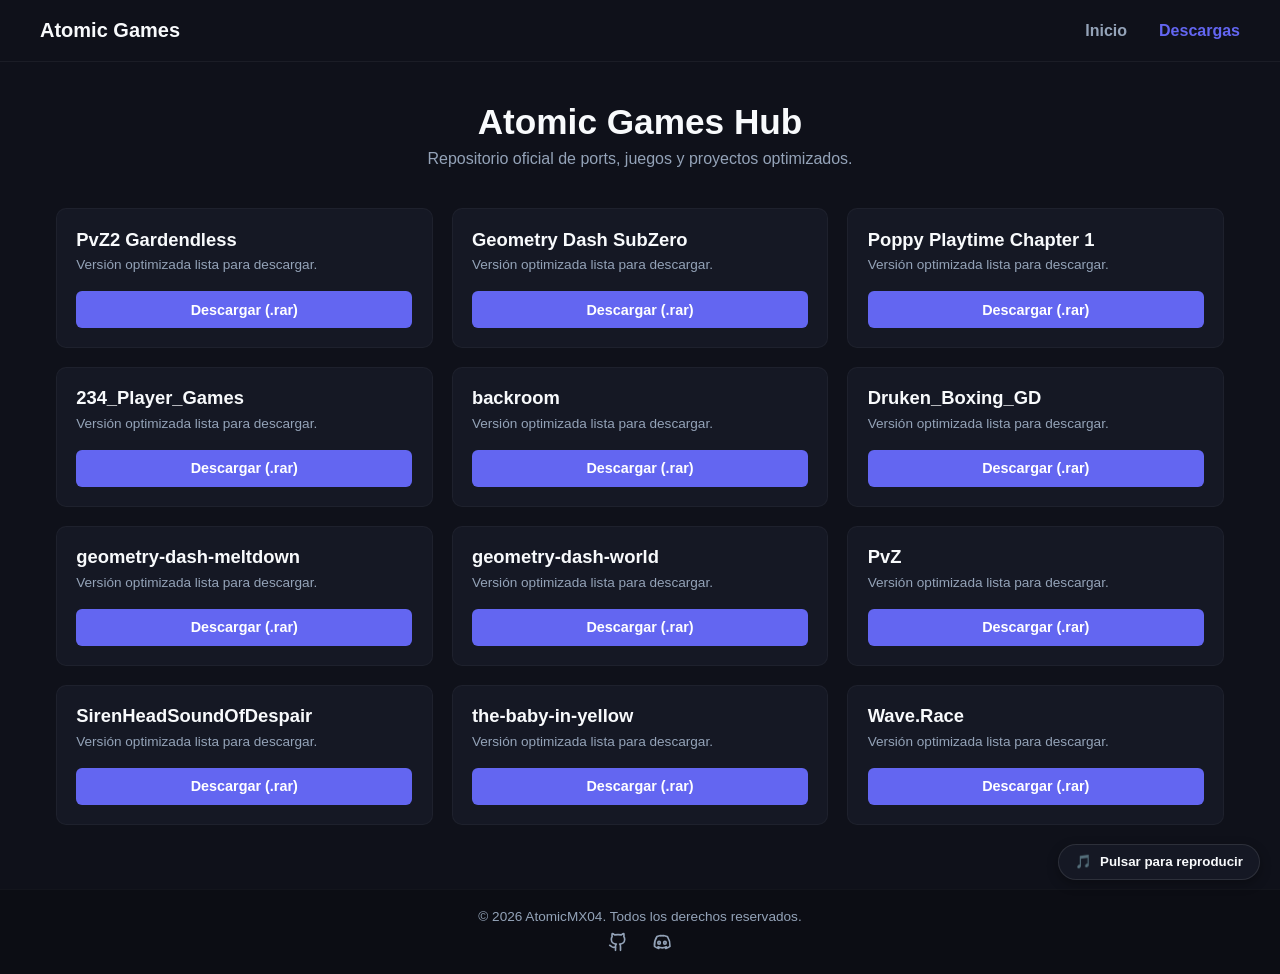
==== downloads.html @ 275f105d "Lanzamiento oficial de Atomic Games" ====
<!DOCTYPE html>
<html lang="es">
<head>
    <meta charset="UTF-8">
    <meta name="viewport" content="width=device-width, initial-scale=1.0">
    <title>Atomic Games | Zona de Descargas</title>
    <link rel="stylesheet" href="style.css">
    <link rel="icon" href="favicon.jpg" type="image/jpg">
</head>
<body>

    <canvas id="audio-canvas"></canvas>

    <nav>
        <a href="index.html" class="nav-logo">Atomic Games</a>
        <div class="nav-links">
            <a href="index.html">Inicio</a>
            <a href="downloads.html" class="active">Descargas</a>
        </div>
    </nav>

    <div class="page-header">
        <h2>Atomic Games Hub</h2>
        <p>Repositorio oficial de ports, juegos y proyectos optimizados.</p>
    </div>

    <main class="container">
        <div class="card"><div class="card-content"><h3>PvZ2 Gardendless</h3><p>Versión optimizada lista para descargar.</p></div><a href="https://github.com/AtomicMX04/My-Games/releases/download/v1.0.0/PvZ2.Gardendless.rar" class="btn-download">Descargar (.rar)</a></div>
        <div class="card"><div class="card-content"><h3>Geometry Dash SubZero</h3><p>Versión optimizada lista para descargar.</p></div><a href="https://github.com/AtomicMX04/My-Games/releases/download/v1.0.0/geometry-dash-subzero.rar" class="btn-download">Descargar (.rar)</a></div>
        <div class="card"><div class="card-content"><h3>Poppy Playtime Chapter 1</h3><p>Versión optimizada lista para descargar.</p></div><a href="https://github.com/AtomicMX04/My-Games/releases/download/v1.0.0/Poppy.Playtime.Chapter.1.rar" class="btn-download">Descargar (.rar)</a></div>
        <div class="card"><div class="card-content"><h3>234_Player_Games</h3><p>Versión optimizada lista para descargar.</p></div><a href="https://github.com/AtomicMX04/My-Games/releases/download/v1.0.0/234_Player_Games.rar" class="btn-download">Descargar (.rar)</a></div>
        <div class="card"><div class="card-content"><h3>backroom</h3><p>Versión optimizada lista para descargar.</p></div><a href="https://github.com/AtomicMX04/My-Games/releases/download/v1.0.0/backroom.rar" class="btn-download">Descargar (.rar)</a></div>
        <div class="card"><div class="card-content"><h3>Druken_Boxing_GD</h3><p>Versión optimizada lista para descargar.</p></div><a href="https://github.com/AtomicMX04/My-Games/releases/download/v1.0.0/Druken_Boxing_GD.rar" class="btn-download">Descargar (.rar)</a></div>
        <div class="card"><div class="card-content"><h3>geometry-dash-meltdown</h3><p>Versión optimizada lista para descargar.</p></div><a href="https://github.com/AtomicMX04/My-Games/releases/download/v1.0.0/geometry-dash-meltdown.rar" class="btn-download">Descargar (.rar)</a></div>
        <div class="card"><div class="card-content"><h3>geometry-dash-world</h3><p>Versión optimizada lista para descargar.</p></div><a href="https://github.com/AtomicMX04/My-Games/releases/download/v1.0.0/geometry-dash-world.rar" class="btn-download">Descargar (.rar)</a></div>
        <div class="card"><div class="card-content"><h3>PvZ</h3><p>Versión optimizada lista para descargar.</p></div><a href="https://github.com/AtomicMX04/My-Games/releases/download/v1.0.0/PvZ.rar" class="btn-download">Descargar (.rar)</a></div>
        <div class="card"><div class="card-content"><h3>SirenHeadSoundOfDespair</h3><p>Versión optimizada lista para descargar.</p></div><a href="https://github.com/AtomicMX04/My-Games/releases/download/v1.0.0/SirenHeadSoundOfDespair.rar" class="btn-download">Descargar (.rar)</a></div>
        <div class="card"><div class="card-content"><h3>the-baby-in-yellow</h3><p>Versión optimizada lista para descargar.</p></div><a href="https://github.com/AtomicMX04/My-Games/releases/download/v1.0.0/the-baby-in-yellow.rar" class="btn-download">Descargar (.rar)</a></div>
        <div class="card"><div class="card-content"><h3>Wave.Race</h3><p>Versión optimizada lista para descargar.</p></div><a href="https://github.com/AtomicMX04/My-Games/releases/download/v1.0.0/Wave.Race.rar" class="btn-download">Descargar (.rar)</a></div>
    </main>

    <button id="music-toggle">🎵 <span id="music-status">Pulsar para reproducir</span></button>

    <audio id="bg-audio" crossorigin="anonymous" loop>
        <source src="bg-music.mp3" type="audio/mpeg">
    </audio>

     <footer>
    <p>&copy; 2026 AtomicMX04. Todos los derechos reservados.</p>
    <div class="social-links">
        <a href="https://github.com/AtomicMX04" target="_blank" aria-label="GitHub">
            <svg width="20" height="20" viewBox="0 0 24 24" fill="none" stroke="currentColor" stroke-width="2" stroke-linecap="round" stroke-linejoin="round"><path d="M15 22v-4a4.8 4.8 0 0 0-1-3.5c3 0 6-2 6-5.5.08-1.25-.27-2.48-1-3.5.28-1.15.28-2.35 0-3.5 0 0-1 0-3 1.5-2.64-.5-5.36-.5-8 0C6 2 5 2 5 2c-.3 1.15-.3 2.35 0 3.5A5.403 5.403 0 0 0 4 9c0 3.5 3 5.5 6 5.5-.39.49-.68 1.05-.85 1.65-.17.6-.22 1.23-.15 1.85v4"></path><path d="M9 18c-4.51 2-5-2-7-2"></path></svg>
        </a>
        <a href="https://discord.gg/bm7bmy7Dn" target="_blank" aria-label="Discord">
            <svg width="20" height="20" viewBox="0 0 24 24" fill="none" stroke="currentColor" stroke-width="2" stroke-linecap="round" stroke-linejoin="round"><path d="M18 5.5a16.04 16.04 0 0 0-4.14-1.3l-.2.37a11.58 11.58 0 0 0-3.32 0l-.2-.37A15.95 15.95 0 0 0 6 5.5C3.33 9.47 2.62 13.35 3 17.18a16.14 16.14 0 0 0 5 2.53l.6-.77a10.9 10.9 0 0 1-1.66-.8c.14-.1.28-.21.41-.32 3.2 1.5 6.68 1.5 9.86 0 .13.11.27.22.41.32-.54.31-1.1.58-1.66.8l.6.77a16.1 16.1 0 0 0 5-2.53c.42-4.14-.72-8.01-3-11.68zM8.5 14.5c-.83 0-1.5-.75-1.5-1.67s.67-1.67 1.5-1.67 1.5.75 1.5 1.67-.67 1.67-1.5 1.67zm7 0c-.83 0-1.5-.75-1.5-1.67s.67-1.67 1.5-1.67 1.5.75 1.5 1.67-.67 1.67-1.5 1.67z"></path></svg>
        </a>
    </div>
</footer>

    <script src="script.js"></script>
</body>
</html>
---- style.css ----
:root {
    --bg-color: #0f111a;
    --card-bg: #151824;
    --card-hover: #1b1f30;
    --accent-color: #6366f1;
    --accent-hover: #4f46e5;
    --text-main: #f8fafc;
    --text-muted: #94a3b8;
}

* {
    box-sizing: border-box;
    margin: 0;
    padding: 0;
    font-family: 'Segoe UI', Tahoma, Geneva, Verdana, sans-serif;
}

body {
    background-color: var(--bg-color);
    color: var(--text-main);
    min-height: 100vh;
    display: flex;
    flex-direction: column;
    align-items: center;
    overflow-x: hidden;
}

#audio-canvas {
    position: fixed;
    bottom: 0;
    left: 0;
    width: 100%;
    height: 40vh;
    z-index: -1;
    opacity: 0.4;
    pointer-events: none;
}

nav {
    width: 100%;
    background-color: #0f111a;
    display: flex;
    justify-content: space-between;
    align-items: center;
    padding: 1.2rem 2.5rem;
    border-bottom: 1px solid rgba(255, 255, 255, 0.05);
    z-index: 10;
}

.nav-logo {
    font-size: 1.25rem;
    font-weight: 700;
    color: var(--text-main);
    text-decoration: none;
}

.nav-links {
    display: flex;
    gap: 2rem;
}

.nav-links a {
    color: var(--text-muted);
    text-decoration: none;
    font-weight: 600;
    transition: color 0.2s;
}

.nav-links a:hover, .nav-links a.active {
    color: var(--accent-color);
}

.page-header {
    text-align: center;
    margin: 2.5rem 0 1.5rem 0;
    z-index: 2;
}

.page-header h2 {
    font-size: 2.2rem;
    margin-bottom: 0.5rem;
}

.page-header p {
    color: var(--text-muted);
}

.container {
    display: grid;
    grid-template-columns: repeat(auto-fit, minmax(280px, 1fr));
    gap: 1.2rem;
    width: 100%;
    max-width: 1200px;
    padding: 1rem 1rem 4rem 1rem;
    z-index: 2;
}

.card {
    background-color: var(--card-bg);
    border-radius: 10px;
    padding: 1.2rem;
    display: flex;
    flex-direction: column;
    justify-content: space-between;
    border: 1px solid rgba(255, 255, 255, 0.04);
    transition: background-color 0.15s ease, transform 0.15s ease;
}

.card:hover {
    background-color: var(--card-hover);
    transform: translateY(-3px);
    border-color: rgba(99, 102, 241, 0.3);
}

.card-content h3 {
    font-size: 1.15rem;
    margin-bottom: 0.4rem;
    color: var(--text-main);
}

.card-content p {
    color: var(--text-muted);
    font-size: 0.85rem;
    margin-bottom: 1.2rem;
}

.btn-download {
    display: block;
    background-color: var(--accent-color);
    color: white;
    text-align: center;
    padding: 0.65rem 1rem;
    border-radius: 6px;
    text-decoration: none;
    font-weight: 600;
    font-size: 0.9rem;
    transition: background-color 0.15s ease;
}

.btn-download:hover {
    background-color: var(--accent-hover);
}

#music-toggle {
    position: fixed;
    bottom: 20px;
    right: 20px;
    background-color: var(--card-bg);
    color: var(--text-main);
    border: 1px solid rgba(255, 255, 255, 0.1);
    padding: 0.6rem 1rem;
    border-radius: 30px;
    cursor: pointer;
    font-weight: 600;
    display: flex;
    align-items: center;
    gap: 8px;
    box-shadow: 0 4px 12px rgba(0,0,0,0.3);
    z-index: 1000;
}

#music-toggle:hover {
    background-color: var(--accent-color);
}

footer {
    width: 100%;
    padding: 1.2rem;
    background-color: rgba(0, 0, 0, 0.2);
    color: var(--text-muted);
    font-size: 0.85rem;
    text-align: center;
    border-top: 1px solid rgba(255, 255, 255, 0.03);
    margin-top: auto;
    z-index: 2;
}

.hero-container {
    flex: 1;
    display: flex;
    flex-direction: column;
    align-items: center;
    justify-content: center;
    text-align: center;
    padding: 2rem;
    max-width: 800px;
    z-index: 2;
}

.hero-container h1 {
    font-size: 3rem;
    margin-bottom: 1rem;
    color: var(--text-main);
}

.hero-container p {
    font-size: 1.15rem;
    color: var(--text-muted);
    margin-bottom: 2rem;
    line-height: 1.6;
}

.btn-primary {
    display: inline-block;
    background-color: var(--accent-color);
    color: white;
    padding: 0.85rem 2rem;
    border-radius: 8px;
    text-decoration: none;
    font-weight: 600;
    font-size: 1rem;
    box-shadow: 0 4px 14px rgba(99, 102, 241, 0.4);
    transition: background-color 0.2s ease, transform 0.2s ease;
}

.btn-primary:hover {
    background-color: var(--accent-hover);
    transform: translateY(-2px);
}

footer {
    display: flex;
    flex-direction: column;
    align-items: center;
    gap: 0.5rem;
}

.social-links {
    display: flex;
    gap: 1.5rem;
}

.social-links a {
    color: var(--text-muted);
    text-decoration: none;
    font-size: 0.9rem;
    transition: color 0.2s;
}

.social-links a:hover {
    color: var(--accent-color);
}
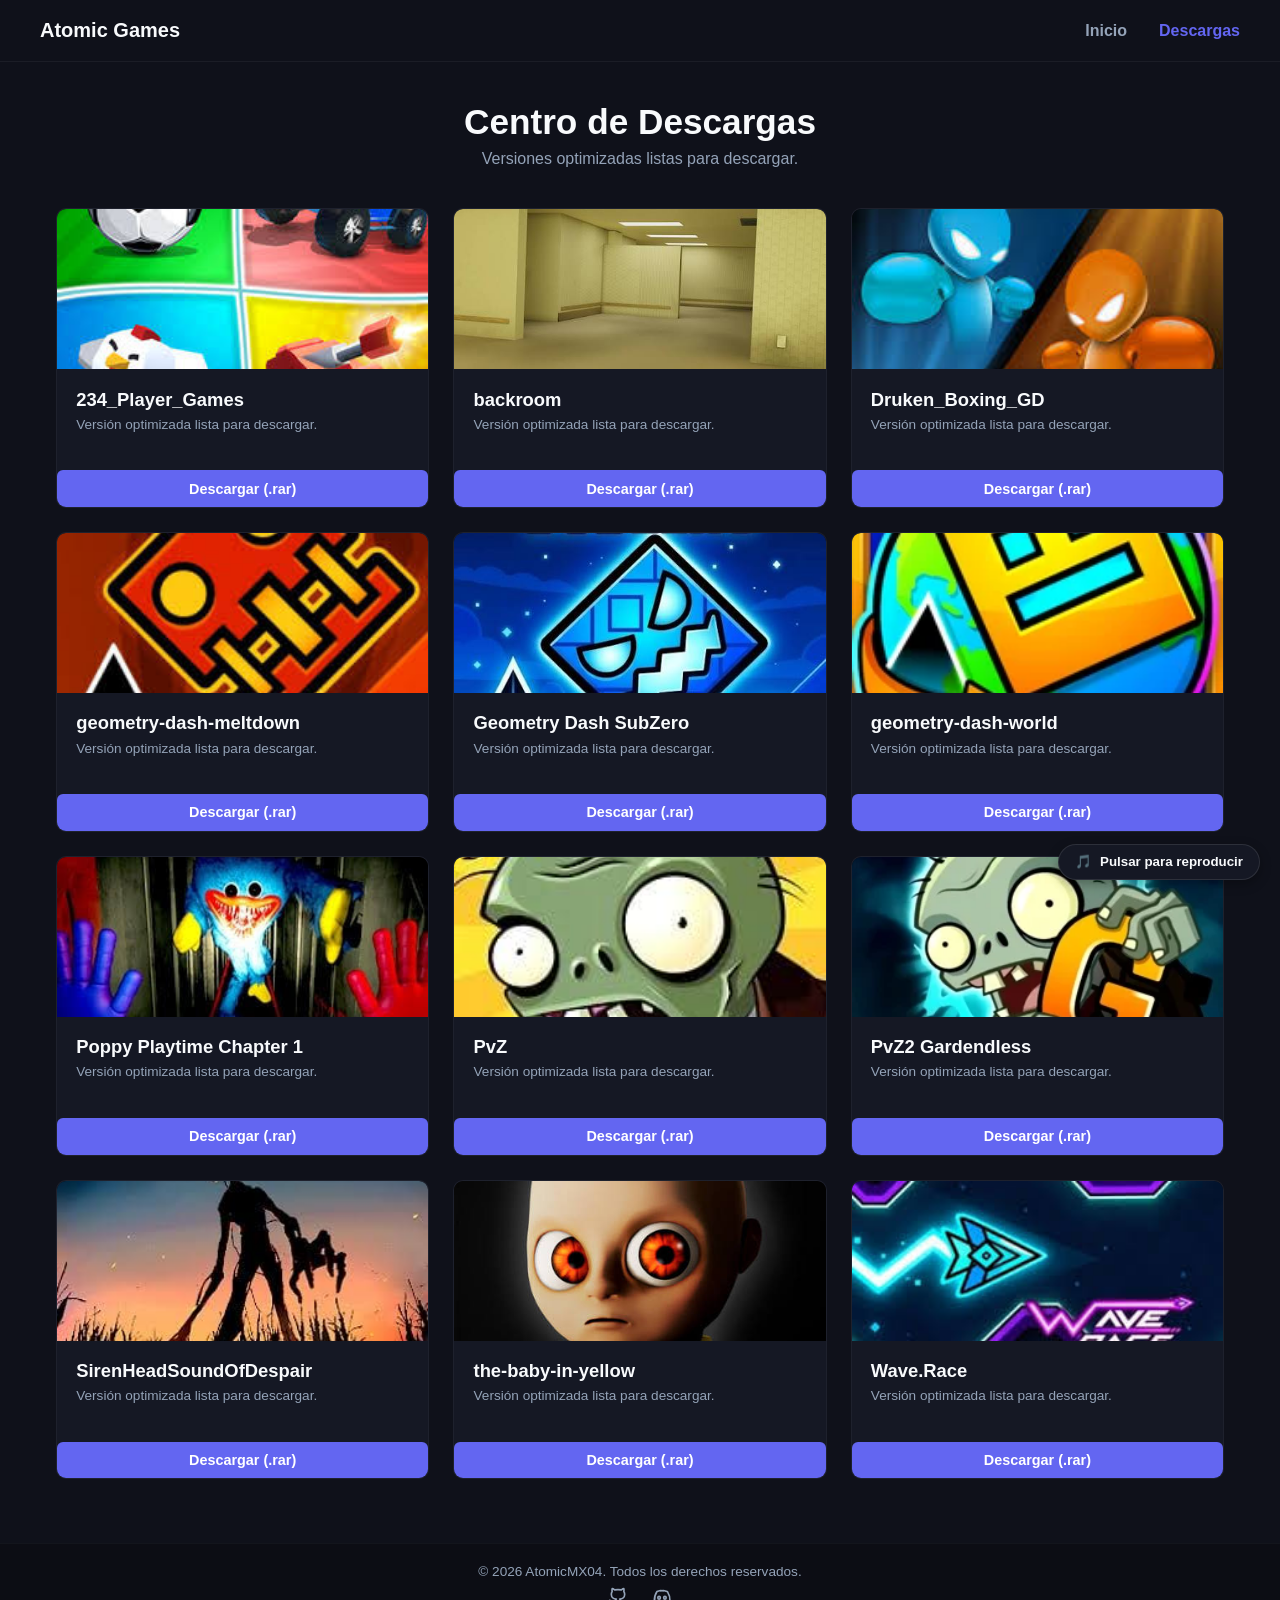
==== commit 6dac5c09: "Actualización del catálogo de juegos, script y estilos" ====
--- a/downloads.html
+++ b/downloads.html
@@ -3,14 +3,11 @@
 <head>
     <meta charset="UTF-8">
     <meta name="viewport" content="width=device-width, initial-scale=1.0">
-    <title>Atomic Games | Zona de Descargas</title>
+    <title>Descargas - Mis Juegos Optimizados</title>
     <link rel="stylesheet" href="style.css">
-    <link rel="icon" href="favicon.jpg" type="image/jpg">
 </head>
 <body>
-
     <canvas id="audio-canvas"></canvas>
-
     <nav>
         <a href="index.html" class="nav-logo">Atomic Games</a>
         <div class="nav-links">
@@ -19,33 +16,151 @@
         </div>
     </nav>
 
-    <div class="page-header">
-        <h2>Atomic Games Hub</h2>
-        <p>Repositorio oficial de ports, juegos y proyectos optimizados.</p>
-    </div>
+    <header class="page-header">
+        <h2>Centro de Descargas</h2>
+        <p>Versiones optimizadas listas para descargar.</p>
+    </header>
 
     <main class="container">
-        <div class="card"><div class="card-content"><h3>PvZ2 Gardendless</h3><p>Versión optimizada lista para descargar.</p></div><a href="https://github.com/AtomicMX04/My-Games/releases/download/v1.0.0/PvZ2.Gardendless.rar" class="btn-download">Descargar (.rar)</a></div>
-        <div class="card"><div class="card-content"><h3>Geometry Dash SubZero</h3><p>Versión optimizada lista para descargar.</p></div><a href="https://github.com/AtomicMX04/My-Games/releases/download/v1.0.0/geometry-dash-subzero.rar" class="btn-download">Descargar (.rar)</a></div>
-        <div class="card"><div class="card-content"><h3>Poppy Playtime Chapter 1</h3><p>Versión optimizada lista para descargar.</p></div><a href="https://github.com/AtomicMX04/My-Games/releases/download/v1.0.0/Poppy.Playtime.Chapter.1.rar" class="btn-download">Descargar (.rar)</a></div>
-        <div class="card"><div class="card-content"><h3>234_Player_Games</h3><p>Versión optimizada lista para descargar.</p></div><a href="https://github.com/AtomicMX04/My-Games/releases/download/v1.0.0/234_Player_Games.rar" class="btn-download">Descargar (.rar)</a></div>
-        <div class="card"><div class="card-content"><h3>backroom</h3><p>Versión optimizada lista para descargar.</p></div><a href="https://github.com/AtomicMX04/My-Games/releases/download/v1.0.0/backroom.rar" class="btn-download">Descargar (.rar)</a></div>
-        <div class="card"><div class="card-content"><h3>Druken_Boxing_GD</h3><p>Versión optimizada lista para descargar.</p></div><a href="https://github.com/AtomicMX04/My-Games/releases/download/v1.0.0/Druken_Boxing_GD.rar" class="btn-download">Descargar (.rar)</a></div>
-        <div class="card"><div class="card-content"><h3>geometry-dash-meltdown</h3><p>Versión optimizada lista para descargar.</p></div><a href="https://github.com/AtomicMX04/My-Games/releases/download/v1.0.0/geometry-dash-meltdown.rar" class="btn-download">Descargar (.rar)</a></div>
-        <div class="card"><div class="card-content"><h3>geometry-dash-world</h3><p>Versión optimizada lista para descargar.</p></div><a href="https://github.com/AtomicMX04/My-Games/releases/download/v1.0.0/geometry-dash-world.rar" class="btn-download">Descargar (.rar)</a></div>
-        <div class="card"><div class="card-content"><h3>PvZ</h3><p>Versión optimizada lista para descargar.</p></div><a href="https://github.com/AtomicMX04/My-Games/releases/download/v1.0.0/PvZ.rar" class="btn-download">Descargar (.rar)</a></div>
-        <div class="card"><div class="card-content"><h3>SirenHeadSoundOfDespair</h3><p>Versión optimizada lista para descargar.</p></div><a href="https://github.com/AtomicMX04/My-Games/releases/download/v1.0.0/SirenHeadSoundOfDespair.rar" class="btn-download">Descargar (.rar)</a></div>
-        <div class="card"><div class="card-content"><h3>the-baby-in-yellow</h3><p>Versión optimizada lista para descargar.</p></div><a href="https://github.com/AtomicMX04/My-Games/releases/download/v1.0.0/the-baby-in-yellow.rar" class="btn-download">Descargar (.rar)</a></div>
-        <div class="card"><div class="card-content"><h3>Wave.Race</h3><p>Versión optimizada lista para descargar.</p></div><a href="https://github.com/AtomicMX04/My-Games/releases/download/v1.0.0/Wave.Race.rar" class="btn-download">Descargar (.rar)</a></div>
+        <div class="card">
+            <div class="carousel" data-folder="234_Player_Games" data-total="4">
+                <img src="234_Player_Games/1.jpg" class="carousel-img active" alt="Preview">
+            </div>
+            <div class="card-content">
+                <h3>234_Player_Games</h3>
+                <p>Versión optimizada lista para descargar.</p>
+            </div>
+            <a href="https://github.com/AtomicMX04/My-Games/releases/download/v1.0.0/234_Player_Games.rar" class="btn-download">Descargar (.rar)</a>
+        </div>
+
+        <div class="card">
+            <div class="carousel" data-folder="backroom" data-total="4">
+                <img src="backroom/1.jpg" class="carousel-img active" alt="Preview">
+            </div>
+            <div class="card-content">
+                <h3>backroom</h3>
+                <p>Versión optimizada lista para descargar.</p>
+            </div>
+            <a href="https://github.com/AtomicMX04/My-Games/releases/download/v1.0.0/backroom.rar" class="btn-download">Descargar (.rar)</a>
+        </div>
+
+        <div class="card">
+            <div class="carousel" data-folder="Druken_Boxing_GD" data-total="4">
+                <img src="Druken_Boxing_GD/1.jpg" class="carousel-img active" alt="Preview">
+            </div>
+            <div class="card-content">
+                <h3>Druken_Boxing_GD</h3>
+                <p>Versión optimizada lista para descargar.</p>
+            </div>
+            <a href="https://github.com/AtomicMX04/My-Games/releases/download/v1.0.0/Druken_Boxing_GD.rar" class="btn-download">Descargar (.rar)</a>
+        </div>
+
+        <div class="card">
+            <div class="carousel" data-folder="geometry-dash-meltdown" data-total="4">
+                <img src="geometry-dash-meltdown/1.jpg" class="carousel-img active" alt="Preview">
+            </div>
+            <div class="card-content">
+                <h3>geometry-dash-meltdown</h3>
+                <p>Versión optimizada lista para descargar.</p>
+            </div>
+            <a href="https://github.com/AtomicMX04/My-Games/releases/download/v1.0.0/geometry-dash-meltdown.rar" class="btn-download">Descargar (.rar)</a>
+        </div>
+
+        <div class="card">
+            <div class="carousel" data-folder="geometry-dash-subzero" data-total="4">
+                <img src="geometry-dash-subzero/1.jpg" class="carousel-img active" alt="Preview">
+            </div>
+            <div class="card-content">
+                <h3>Geometry Dash SubZero</h3>
+                <p>Versión optimizada lista para descargar.</p>
+            </div>
+            <a href="https://github.com/AtomicMX04/My-Games/releases/download/v1.0.0/geometry-dash-subzero.rar" class="btn-download">Descargar (.rar)</a>
+        </div>
+
+        <div class="card">
+            <div class="carousel" data-folder="geometry-dash-world" data-total="3">
+                <img src="geometry-dash-world/1.jpg" class="carousel-img active" alt="Preview">
+            </div>
+            <div class="card-content">
+                <h3>geometry-dash-world</h3>
+                <p>Versión optimizada lista para descargar.</p>
+            </div>
+            <a href="https://github.com/AtomicMX04/My-Games/releases/download/v1.0.0/geometry-dash-world.rar" class="btn-download">Descargar (.rar)</a>
+        </div>
+
+        <div class="card">
+            <div class="carousel" data-folder="Poppy Playtime Chapter 1" data-total="4">
+                <img src="Poppy Playtime Chapter 1/1.jpg" class="carousel-img active" alt="Preview">
+            </div>
+            <div class="card-content">
+                <h3>Poppy Playtime Chapter 1</h3>
+                <p>Versión optimizada lista para descargar.</p>
+            </div>
+            <a href="https://github.com/AtomicMX04/My-Games/releases/download/v1.0.0/Poppy.Playtime.Chapter.1.rar" class="btn-download">Descargar (.rar)</a>
+        </div>
+
+        <div class="card">
+            <div class="carousel" data-folder="PvZ" data-total="4">
+                <img src="PvZ/1.jpg" class="carousel-img active" alt="Preview">
+            </div>
+            <div class="card-content">
+                <h3>PvZ</h3>
+                <p>Versión optimizada lista para descargar.</p>
+            </div>
+            <a href="https://github.com/AtomicMX04/My-Games/releases/download/v1.0.0/PvZ.rar" class="btn-download">Descargar (.rar)</a>
+        </div>
+
+        <div class="card">
+            <div class="carousel" data-folder="PvZ2 Gardendless" data-total="4">
+                <img src="PvZ2 Gardendless/1.jpg" class="carousel-img active" alt="Preview">
+            </div>
+            <div class="card-content">
+                <h3>PvZ2 Gardendless</h3>
+                <p>Versión optimizada lista para descargar.</p>
+            </div>
+            <a href="https://github.com/AtomicMX04/My-Games/releases/download/v1.0.0/PvZ2.Gardendless.rar" class="btn-download">Descargar (.rar)</a>
+        </div>
+
+        <div class="card">
+            <div class="carousel" data-folder="SirenHeadSoundOfDespair" data-total="4">
+                <img src="SirenHeadSoundOfDespair/1.jpg" class="carousel-img active" alt="Preview">
+            </div>
+            <div class="card-content">
+                <h3>SirenHeadSoundOfDespair</h3>
+                <p>Versión optimizada lista para descargar.</p>
+            </div>
+            <a href="https://github.com/AtomicMX04/My-Games/releases/download/v1.0.0/SirenHeadSoundOfDespair.rar" class="btn-download">Descargar (.rar)</a>
+        </div>
+
+        <div class="card">
+            <div class="carousel" data-folder="the-baby-in-yellow" data-total="3">
+                <img src="the-baby-in-yellow/1.jpg" class="carousel-img active" alt="Preview">
+            </div>
+            <div class="card-content">
+                <h3>the-baby-in-yellow</h3>
+                <p>Versión optimizada lista para descargar.</p>
+            </div>
+            <a href="https://github.com/AtomicMX04/My-Games/releases/download/v1.0.0/the-baby-in-yellow.rar" class="btn-download">Descargar (.rar)</a>
+        </div>
+
+        <div class="card">
+            <div class="carousel" data-folder="Wave Race" data-total="4">
+                <img src="Wave Race/1.jpg" class="carousel-img active" alt="Preview">
+            </div>
+            <div class="card-content">
+                <h3>Wave.Race</h3>
+                <p>Versión optimizada lista para descargar.</p>
+            </div>
+            <a href="https://github.com/AtomicMX04/My-Games/releases/download/v1.0.0/Wave.Race.rar" class="btn-download">Descargar (.rar)</a>
+        </div>
     </main>
-
-    <button id="music-toggle">🎵 <span id="music-status">Pulsar para reproducir</span></button>
+     <button id="music-toggle">🎵 <span id="music-status">Pulsar para reproducir</span></button>
 
     <audio id="bg-audio" crossorigin="anonymous" loop>
         <source src="bg-music.mp3" type="audio/mpeg">
     </audio>
 
-     <footer>
+    <footer>
     <p>&copy; 2026 AtomicMX04. Todos los derechos reservados.</p>
     <div class="social-links">
         <a href="https://github.com/AtomicMX04" target="_blank" aria-label="GitHub">
@@ -57,6 +172,6 @@
     </div>
 </footer>
 
-    <script src="script.js"></script>
+       <script src="script.js"></script>
 </body>
 </html>
--- a/style.css
+++ b/style.css
@@ -88,7 +88,7 @@
 .container {
     display: grid;
     grid-template-columns: repeat(auto-fit, minmax(280px, 1fr));
-    gap: 1.2rem;
+    gap: 1.5rem;
     width: 100%;
     max-width: 1200px;
     padding: 1rem 1rem 4rem 1rem;
@@ -98,7 +98,8 @@
 .card {
     background-color: var(--card-bg);
     border-radius: 10px;
-    padding: 1.2rem;
+    overflow: hidden; /* IMPORTANTE: Evita que la imagen se salga de la tarjeta */
+    padding: 0; /* Quitamos padding general para que la imagen toque los bordes superiores */
     display: flex;
     flex-direction: column;
     justify-content: space-between;
@@ -112,6 +113,24 @@
     border-color: rgba(99, 102, 241, 0.3);
 }
 
+/* Estilo para imágenes estáticas individuales dentro de las tarjetas */
+.card > img {
+    width: 100%;
+    height: 160px;
+    object-fit: cover;
+    border-top-left-radius: 10px;
+    border-top-right-radius: 10px;
+}
+
+/* Contenedor interno de los textos y botones para que tengan margen correcto */
+.card-content {
+    padding: 1.2rem;
+    display: flex;
+    flex-direction: column;
+    flex-grow: 1;
+    justify-content: space-between;
+}
+
 .card-content h3 {
     font-size: 1.15rem;
     margin-bottom: 0.4rem;
@@ -135,6 +154,7 @@
     font-weight: 600;
     font-size: 0.9rem;
     transition: background-color 0.15s ease;
+    margin-top: auto; /* Empuja el botón siempre hacia abajo */
 }
 
 .btn-download:hover {
@@ -173,6 +193,10 @@
     border-top: 1px solid rgba(255, 255, 255, 0.03);
     margin-top: auto;
     z-index: 2;
+    display: flex;
+    flex-direction: column;
+    align-items: center;
+    gap: 0.5rem;
 }
 
 .hero-container {
@@ -218,13 +242,6 @@
     transform: translateY(-2px);
 }
 
-footer {
-    display: flex;
-    flex-direction: column;
-    align-items: center;
-    gap: 0.5rem;
-}
-
 .social-links {
     display: flex;
     gap: 1.5rem;
@@ -239,4 +256,29 @@
 
 .social-links a:hover {
     color: var(--accent-color);
+}
+
+.carousel {
+    width: 100%;
+    height: 160px;
+    overflow: hidden;
+    position: relative;
+    border-top-left-radius: 8px;
+    border-top-right-radius: 8px;
+    background: #111;
+}
+
+.carousel img {
+    width: 100%;
+    height: 100%;
+    object-fit: cover;
+    position: absolute;
+    top: 0;
+    left: 0;
+    opacity: 0;
+    transition: opacity 0.8s ease-in-out;
+}
+
+.carousel img.active {
+    opacity: 1;
 }
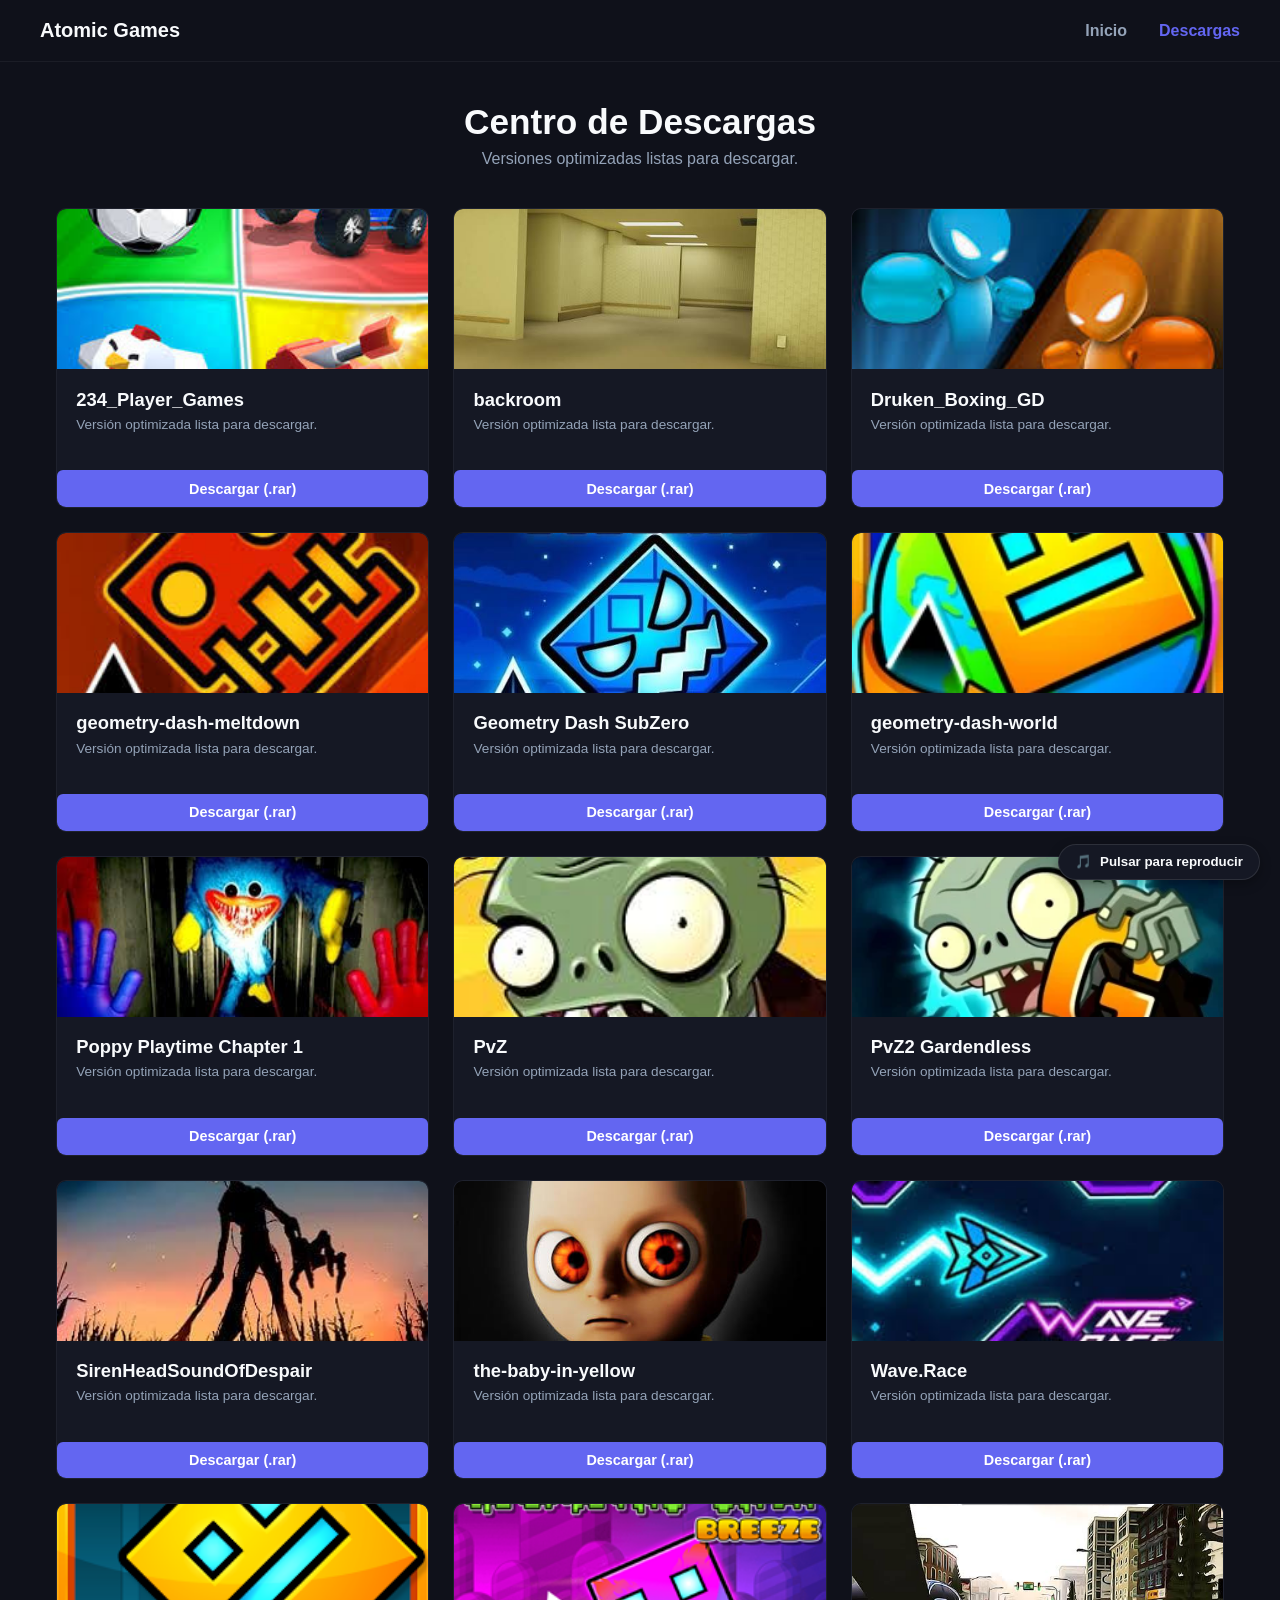
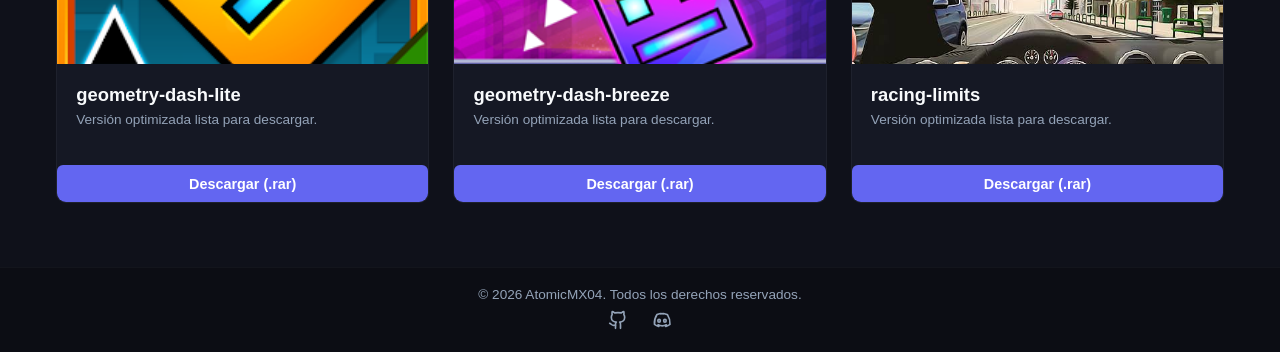
==== commit e6b08734: "Agregados 3 nuevos juegos al catálogo" ====
--- a/downloads.html
+++ b/downloads.html
@@ -5,6 +5,7 @@
     <meta name="viewport" content="width=device-width, initial-scale=1.0">
     <title>Descargas - Mis Juegos Optimizados</title>
     <link rel="stylesheet" href="style.css">
+    <link rel="icon" href="favicon.jpg" type="image/jpg">
 </head>
 <body>
     <canvas id="audio-canvas"></canvas>
@@ -153,6 +154,40 @@
             </div>
             <a href="https://github.com/AtomicMX04/My-Games/releases/download/v1.0.0/Wave.Race.rar" class="btn-download">Descargar (.rar)</a>
         </div>
+
+         <div class="card">
+            <div class="carousel" data-folder="geometry-dash-lite" data-total="3">
+                <img src="geometry-dash-lite/1.jpg" class="carousel-img active" alt="Preview">
+            </div>
+            <div class="card-content">
+                <h3>geometry-dash-lite</h3>
+                <p>Versión optimizada lista para descargar.</p>
+            </div>
+            <a href="https://github.com/AtomicMX04/My-Games/releases/download/v1.0.0/geometry-dash-lite.rar" class="btn-download">Descargar (.rar)</a>
+        </div>
+
+        <div class="card">
+            <div class="carousel" data-folder="geometry-dash-breeze" data-total="3">
+                <img src="geometry-dash-breeze/1.jpg" class="carousel-img active" alt="Preview">
+            </div>
+            <div class="card-content">
+                <h3>geometry-dash-breeze</h3>
+                <p>Versión optimizada lista para descargar.</p>
+            </div>
+            <a href="https://github.com/AtomicMX04/My-Games/releases/download/v1.0.0/geometry-dash-breeze.rar" class="btn-download">Descargar (.rar)</a>
+        </div>
+
+         <div class="card">
+            <div class="carousel" data-folder="racing-limits" data-total="4">
+                <img src="racing-limits/1.jpg" class="carousel-img active" alt="Preview">
+            </div>
+            <div class="card-content">
+                <h3>racing-limits</h3>
+                <p>Versión optimizada lista para descargar.</p>
+            </div>
+            <a href="https://github.com/AtomicMX04/My-Games/releases/download/v1.0.0/racing-limits.rar" class="btn-download">Descargar (.rar)</a>
+        </div>
+
     </main>
      <button id="music-toggle">🎵 <span id="music-status">Pulsar para reproducir</span></button>
 
--- a/style.css
+++ b/style.css
@@ -98,8 +98,8 @@
 .card {
     background-color: var(--card-bg);
     border-radius: 10px;
-    overflow: hidden; /* IMPORTANTE: Evita que la imagen se salga de la tarjeta */
-    padding: 0; /* Quitamos padding general para que la imagen toque los bordes superiores */
+    overflow: hidden;
+    padding: 0; 
     display: flex;
     flex-direction: column;
     justify-content: space-between;
@@ -113,7 +113,6 @@
     border-color: rgba(99, 102, 241, 0.3);
 }
 
-/* Estilo para imágenes estáticas individuales dentro de las tarjetas */
 .card > img {
     width: 100%;
     height: 160px;
@@ -122,7 +121,6 @@
     border-top-right-radius: 10px;
 }
 
-/* Contenedor interno de los textos y botones para que tengan margen correcto */
 .card-content {
     padding: 1.2rem;
     display: flex;
@@ -154,7 +152,7 @@
     font-weight: 600;
     font-size: 0.9rem;
     transition: background-color 0.15s ease;
-    margin-top: auto; /* Empuja el botón siempre hacia abajo */
+    margin-top: auto;
 }
 
 .btn-download:hover {
@@ -268,7 +266,7 @@
     background: #111;
 }
 
-.carousel img {
+.carousel-img {
     width: 100%;
     height: 100%;
     object-fit: cover;
@@ -279,6 +277,6 @@
     transition: opacity 0.8s ease-in-out;
 }
 
-.carousel img.active {
+.carousel-img.active {
     opacity: 1;
 }
